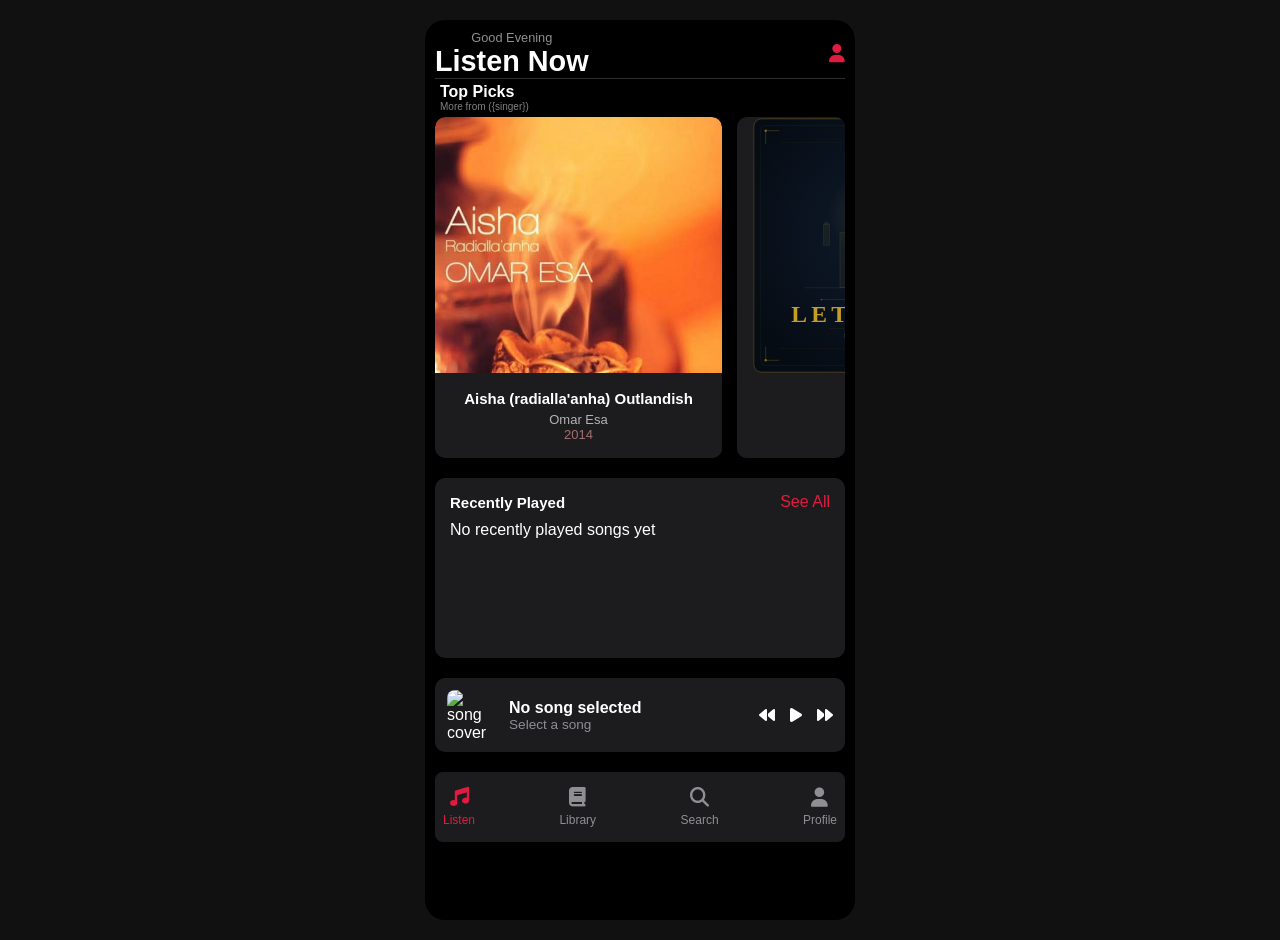
==== index.html @ 816ba4d6 "Basic Music App Done" ====
<!doctype html>
<html lang="en">
  <head>
    <link
      rel="stylesheet"
      href="https://cdnjs.cloudflare.com/ajax/libs/font-awesome/6.5.1/css/all.min.css"
    />
    <link rel="stylesheet" href="./css/style.css" />
    <link rel="stylesheet" href="./css/mobileStyle.css" />
    <meta charset="UTF-8" />
    <meta name="viewport" content="width=device-width, initial-scale=1.0" />
    <title>Music</title>
  </head>
  <body>
    <div class="mainDiv">
      <header>
        <div>
          <div class="headerText">
            <p>Good Evening</p>
            <h2>Listen Now</h2>
          </div>
          <i class="fa-solid fa-user user-icon"></i>
        </div>
        <hr class="underline" />
      </header>

      <main>
        <section class="topPick">
          <div class="topPickHeadline">
            <h4>Top Picks</h4>
            <p>More from ({singer})</p>
          </div>
          <div class="imageCarousel"></div>
        </section>

        <section class="recentlyPlayed">
          <div class="title">
            <h1>Recently Played</h1>
            <p>See All</p>
          </div>

          <div class="recentlyPlayedImgcon">
          </div>
        </section>

        <section class="nowPlaying">
          <img src="" alt="song cover" />

          <div class="playingInfo">
            <h4>No song selected</h4>
            <p>Select a song</p>
          </div>

          <div class="controls">
            <i class="fa-solid fa-backward backward"></i>
            <i id="icn" class="fa-solid fa-play play"></i>
            <!-- <i class="fa-solid fa-pause"></i> -->
            <i class="fa-solid fa-forward forward"></i>
          </div>
        </section>

        <section class="moreSection">
          <div class="navItem active">
            <i class="fa-solid fa-music"></i>
            <p>Listen</p>
          </div>

          <div class="navItem">
            <i class="fa-solid fa-book"></i>
            <p>Library</p>
          </div>

          <div class="navItem">
            <i class="fa-solid fa-magnifying-glass"></i>
            <p>Search</p>
          </div>

          <div class="navItem">
            <i class="fa-solid fa-user"></i>
            <p>Profile</p>
          </div>
        </section>
      </main>
    </div>
    <script src="./js/script.js"></script>
  </body>
</html>
---- css/style.css ----
* {
  margin: 0;
  padding: 0;
  box-sizing: border-box;
  font-family: Arial, Helvetica, sans-serif;
}

body {
  display: flex;
  flex-direction: column;
  align-items: center;
  justify-content: center;
  background-color: rgb(255, 255, 255);
}

.mainDiv {
  /* width: 55vw; */
  /* width: min(100%, 430px); */
  width: 100%;
  max-width: 430px;
  height: 100vh;
  background-color: black;
  display: flex;
  flex-direction: column;
  color: white;
  padding: 10px;
}

header div {
  /* height: 10vh; */
  justify-content: space-between;
  display: flex;
  align-items: center;
  /* gap: 15px; */
  /* padding: 10px; */
}

.headerText {
  display: flex;
  flex-direction: column;
}

.headerText p {
  color: #8e8e93;
  font-size: 0.8rem;
}

.headerText h2 {
  font-size: 1.8rem;
  font-weight: 700;
}

.user-icon {
  font-size: 18px;
  color: #e11b3f;
}

.underline {
  border: none;
  height: 0.3px;
  background-color: #2e2d2d;
}

main {
  flex: 1;
  display: flex;
  flex-direction: column;
  gap: 20px;
  overflow-y: auto;
  scrollbar-width: none;
  /* height: 70vh;
  flex-direction: column;
  display: flex;
  gap: 20px; */
  /* background-color: gold; */
}

.topPick {
  width: 100%;
  /* height: 53vh; */
  min-height: 380px;
  display: flex;
  flex-direction: column;
  /* background-color: lime; */
}

.topPickHeadline {
  /* height: 8vh; */
  padding: 5px;
  /* background-color: red; */
  display: flex;
  flex-direction: column;
  justify-content: center;
  /* align-items: center; */
  /* margin-bottom: 8px; */
  /* height: 10vh;
  /* background-color: orange; */
}

.topPickHeadline p {
  font-size: 10px;
  color: gray;
}

/* .carousel {
    height: 70vh;
} */

.imageCarousel {
  width: 100%;
  /* height: 60vh; */
  flex: 1;
  display: flex;
  flex-direction: row;
  overflow-x: auto;
  gap: 15px;
  scrollbar-width: none;
  /* background-color: green; */
  -webkit-overflow-scrolling: touch;
  border-radius: 10px;
  scroll-snap-type: x mandatory;
}

.imageCarousel::-webkit-scrollbar {
  display: none;
}

.card {
  border-radius: 10px;
  height: 100%;
  flex: 0 0 70%;
  display: flex;
  flex-direction: column;
  overflow: hidden;
  min-width: 120px;
  background-color: #1c1c1e;
  scroll-snap-align: start;
}

.card {
  transition: transform 0.3s ease;
}

.card:hover {
  transform: translateY(-4px);
}

/* .card1,
.card2,
.card3,
.card4 {
  border-radius: 10px;
  height: 100%;
  flex: 0 0 70%;
  display: flex;
  flex-direction: column;
  overflow: hidden;
  min-width: 120px;
  background-color: #1c1c1e;
  scroll-snap-align: start;
}

.card1,
.card2,
.card3,
.card4 {
  transition: transform 0.3s ease;
}

.card1:hover,
.card2:hover,
.card3:hover,
.card4:hover {
  transform: translateY(-4px);
} */

/* .card1, .card2, .card3, .card4 {
  background-color: rgb(255, 255, 255);
  display: flex;
  flex-direction: column;
} */

.cardImg {
  width: 100%;
  height: 75%;
  display: flex;
  flex-direction: column;
}

.cardImg img {
  width: 100%;
  height: 100%;
  object-fit: cover;
  border-radius: 10px 10px 0 0;
}

.cardDetails {
  /* background-color: #e11b3f; */
  background: #1c1c1e;
  /* background: transparent; */
  height: 25%;
  display: flex;
  flex-direction: column;
  align-items: center;
  justify-content: center;
  gap: 5px;
}

.cardTitle {
  font-size: 15px;
  font-weight: 600;
  white-space: nowrap;
  text-overflow: ellipsis;
  overflow: hidden;
}

.cardSubtext {
  display: flex;
  flex-direction: column;
  align-items: center;
}

.cardArtist {
  font-size: 13px;
  font-weight: 400;
  color: #b3b3b3;
}

.cardYear {
  font-size: 13px;
  color: rgb(163, 110, 110);
}

.recentlyPlayed {
  background-color: #1c1c1e;
  width: 100%;
  /* height: 30%; */
   min-height: 180px;
  border-radius: 10px;
  padding: 15px;
  display: flex;
  flex-direction: column;
  gap: 10px;
}

.title {
  display: flex;
  justify-content: space-between;
  align-items: center;
}

.title h1 {
  font-size: 15px;
}

.title p {
  color: #e11b3f;
}

.recentlyPlayedImgcon {
  width: 100%;
  height: 75%;
  display: flex;
  gap: 10px;
  overflow-x: auto;
  scrollbar-width: none;
  scroll-snap-type: x mandatory;
}

.imgWrap {
  /* min-width: 100px; */
  flex: 0 0 100px;
  display: flex;
  flex-direction: column;
  gap: 5px;
  border-radius: 20px;
  scroll-snap-align: start;
}

.recentImg {
  width: 100%;
  height: 70%;
}

.recentImg img {
  width: 100%;
  height: 100%;
  object-fit: cover;
  border-radius: 8px;
}

.recentTitle {
  font-size: 10px;
  font-weight: 400;
  color: #b3b3b3;
}

.nowPlaying {
  background: #1c1c1e;
  border-radius: 10px;
  padding: 12px;
  display: flex;
  align-items: center;
  justify-content: space-between;
}

.nowPlaying img {
  width: 50px;
  height: 50px;
  border-radius: 8px;
  object-fit: cover;
}

.playingInfo {
  flex: 1;
  margin-left: 12px;
  cursor: pointer;
}

.playingInfo p {
  color: #8e8e93;
  font-size: 0.85rem;
}

.controls {
  display: flex;
  gap: 15px;
}

.backward, .forward, .play {
  cursor: pointer;
  transition: transform 0.4s ease;
}

.backward:hover, .forward:hover, .play:hover {
  transform: scale(1.2);
}

.moreSection {
  background-color: #1c1c1e;
  width: 100%;
  /* height: 20%; */
  min-height: 70px;
  display: flex;
  align-items: center;
  justify-content: space-between;
  padding-inline: 8px;
  padding-block: 8px;
  border-radius: 8px;
  /* flex-direction: column; */
}

nav,
.navText {
  display: flex;
  flex-direction: column;
  justify-content: center;
  align-items: center;
  gap: 10px;
}

nav {
  color: #e11b3f;
}

.navText {
  color: #b3b3b3;
}

.navItem {
  display: flex;
  flex-direction: column;
  align-items: center;
  gap: 6px;
  color: #8e8e93;
  cursor: pointer;
  transition: color 0.3s ease;
}

.navItem:hover {
  color: #e11b3f;
}

.navItem i {
  font-size: 1.2rem;
}

.navItem p {
  font-size: 0.75rem;
}

.active {
  color: #e11b3f;
}
---- css/mobileStyle.css ----
@media (max-width: 768px) {
  .mainDiv {
    max-width: 100%;
    padding: 12px;
  }

  .card1,
  .card2,
  .card3,
  .card4 {
    flex: 0 0 85%;
  }

  .headerText h2 {
    font-size: 1.5rem;
  }
}

@media (max-width: 480px) {
  .card1,
  .card2,
  .card3,
  .card4 {
    flex: 0 0 90%;
  }

  .imgWrap {
    flex: 0 0 85px;
  }

  .recentTitle {
    font-size: 0.65rem;
  }

  .title h1 {
    font-size: 1rem;
  }

  .moreSection {
    padding-inline: 5px;
  }

  .navItem p {
    font-size: 0.65rem;
  }
}

@media (min-width: 1024px) {
  .mainDiv {
    max-width: 430px;
    border-radius: 20px;
    overflow: hidden;
    margin: 20px 0;
  }

  body {
    background-color: #111;
  }
}
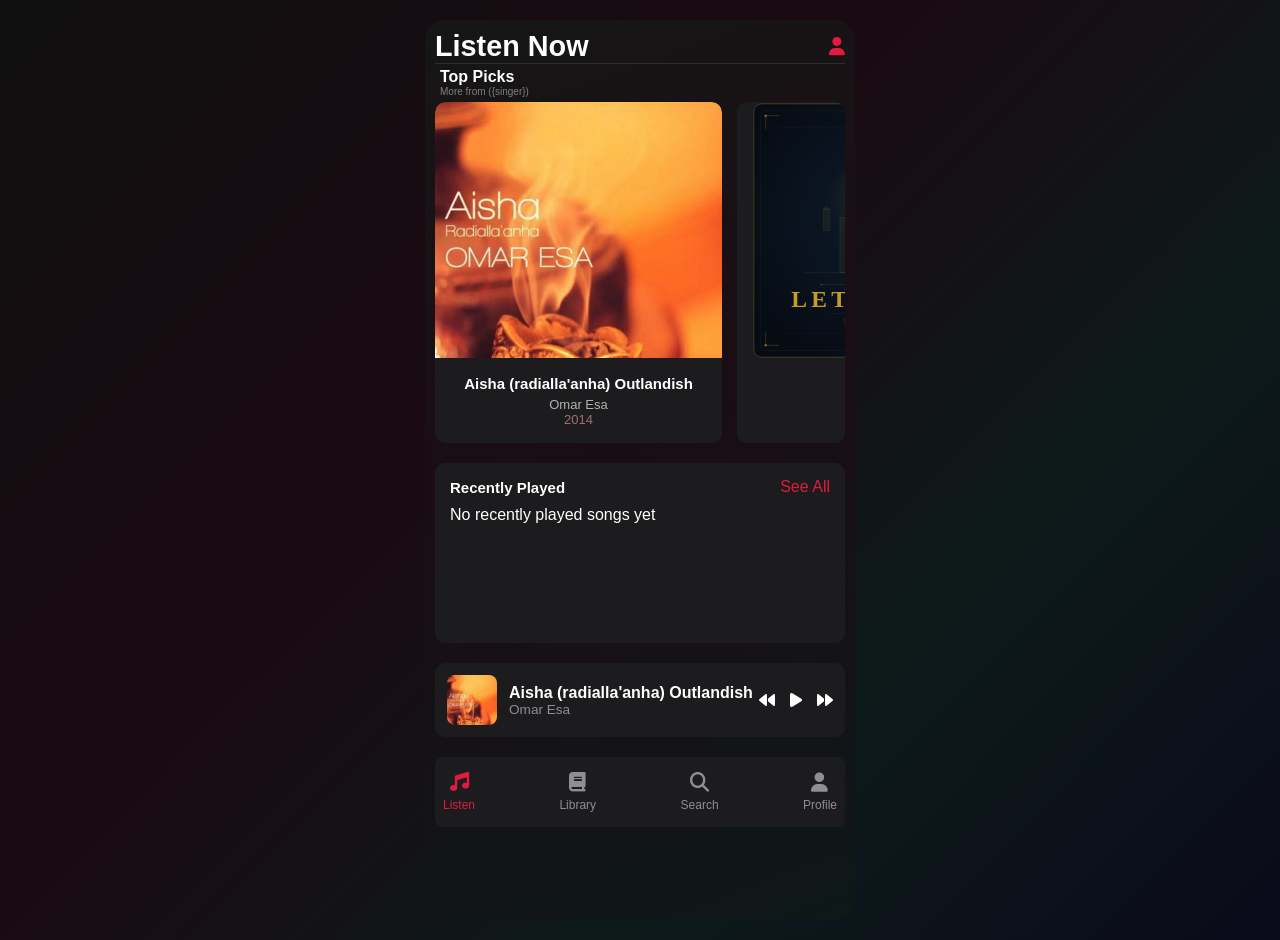
==== commit b6c573ee: "remove: greeing text" ====
--- a/index.html
+++ b/index.html
@@ -16,7 +16,6 @@
       <header>
         <div>
           <div class="headerText">
-            <p>Good Evening</p>
             <h2>Listen Now</h2>
           </div>
           <i class="fa-solid fa-user user-icon"></i>
--- a/css/style.css
+++ b/css/style.css
@@ -10,7 +10,8 @@
   flex-direction: column;
   align-items: center;
   justify-content: center;
-  background-color: rgb(255, 255, 255);
+  background: linear-gradient(135deg, #0f0f0f 0%, #1a0a12 40%, #0d1a1a 70%, #0a0a1a 100%);
+  min-height: 100vh;
 }
 
 .mainDiv {
@@ -19,7 +20,7 @@
   width: 100%;
   max-width: 430px;
   height: 100vh;
-  background-color: black;
+   background: linear-gradient(160deg, #161616 0%, #1a0d14 45%, #0e1818 100%);
   display: flex;
   flex-direction: column;
   color: white;
@@ -38,11 +39,6 @@
 .headerText {
   display: flex;
   flex-direction: column;
-}
-
-.headerText p {
-  color: #8e8e93;
-  font-size: 0.8rem;
 }
 
 .headerText h2 {
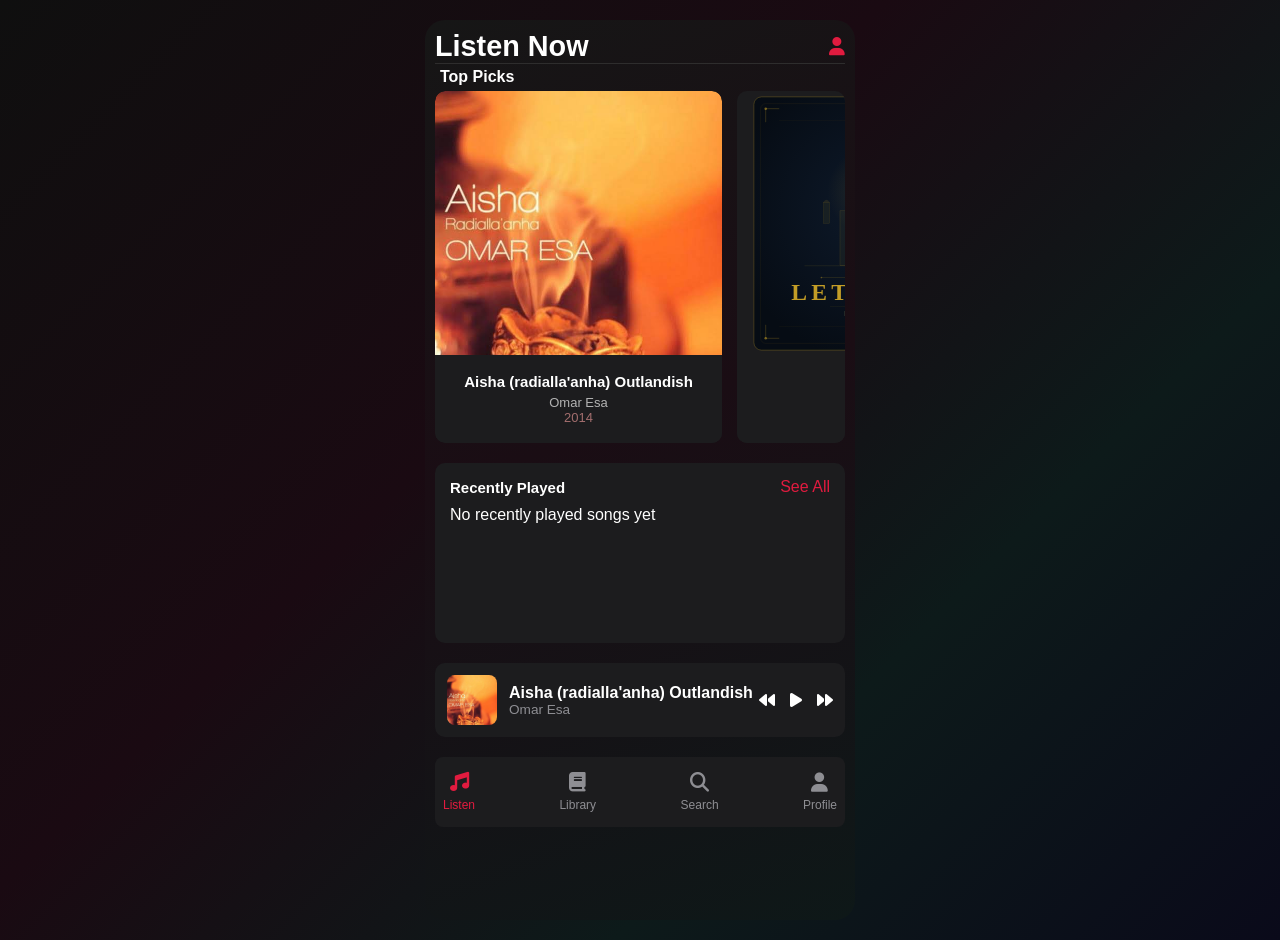
==== commit 3dacb15a: "remove: top-pick paragraph text content" ====
--- a/index.html
+++ b/index.html
@@ -9,7 +9,7 @@
     <link rel="stylesheet" href="./css/mobileStyle.css" />
     <meta charset="UTF-8" />
     <meta name="viewport" content="width=device-width, initial-scale=1.0" />
-    <title>Music</title>
+    <title>Noor</title>
   </head>
   <body>
     <div class="mainDiv">
@@ -27,7 +27,6 @@
         <section class="topPick">
           <div class="topPickHeadline">
             <h4>Top Picks</h4>
-            <p>More from ({singer})</p>
           </div>
           <div class="imageCarousel"></div>
         </section>
--- a/css/style.css
+++ b/css/style.css
@@ -15,8 +15,6 @@
 }
 
 .mainDiv {
-  /* width: 55vw; */
-  /* width: min(100%, 430px); */
   width: 100%;
   max-width: 430px;
   height: 100vh;
@@ -28,12 +26,9 @@
 }
 
 header div {
-  /* height: 10vh; */
   justify-content: space-between;
   display: flex;
   align-items: center;
-  /* gap: 15px; */
-  /* padding: 10px; */
 }
 
 .headerText {
@@ -64,43 +59,21 @@
   gap: 20px;
   overflow-y: auto;
   scrollbar-width: none;
-  /* height: 70vh;
-  flex-direction: column;
-  display: flex;
-  gap: 20px; */
-  /* background-color: gold; */
 }
 
 .topPick {
   width: 100%;
-  /* height: 53vh; */
   min-height: 380px;
   display: flex;
   flex-direction: column;
-  /* background-color: lime; */
 }
 
 .topPickHeadline {
-  /* height: 8vh; */
   padding: 5px;
-  /* background-color: red; */
   display: flex;
   flex-direction: column;
   justify-content: center;
-  /* align-items: center; */
-  /* margin-bottom: 8px; */
-  /* height: 10vh;
-  /* background-color: orange; */
-}
-
-.topPickHeadline p {
-  font-size: 10px;
-  color: gray;
-}
-
-/* .carousel {
-    height: 70vh;
-} */
+}
 
 .imageCarousel {
   width: 100%;
@@ -141,41 +114,6 @@
   transform: translateY(-4px);
 }
 
-/* .card1,
-.card2,
-.card3,
-.card4 {
-  border-radius: 10px;
-  height: 100%;
-  flex: 0 0 70%;
-  display: flex;
-  flex-direction: column;
-  overflow: hidden;
-  min-width: 120px;
-  background-color: #1c1c1e;
-  scroll-snap-align: start;
-}
-
-.card1,
-.card2,
-.card3,
-.card4 {
-  transition: transform 0.3s ease;
-}
-
-.card1:hover,
-.card2:hover,
-.card3:hover,
-.card4:hover {
-  transform: translateY(-4px);
-} */
-
-/* .card1, .card2, .card3, .card4 {
-  background-color: rgb(255, 255, 255);
-  display: flex;
-  flex-direction: column;
-} */
-
 .cardImg {
   width: 100%;
   height: 75%;
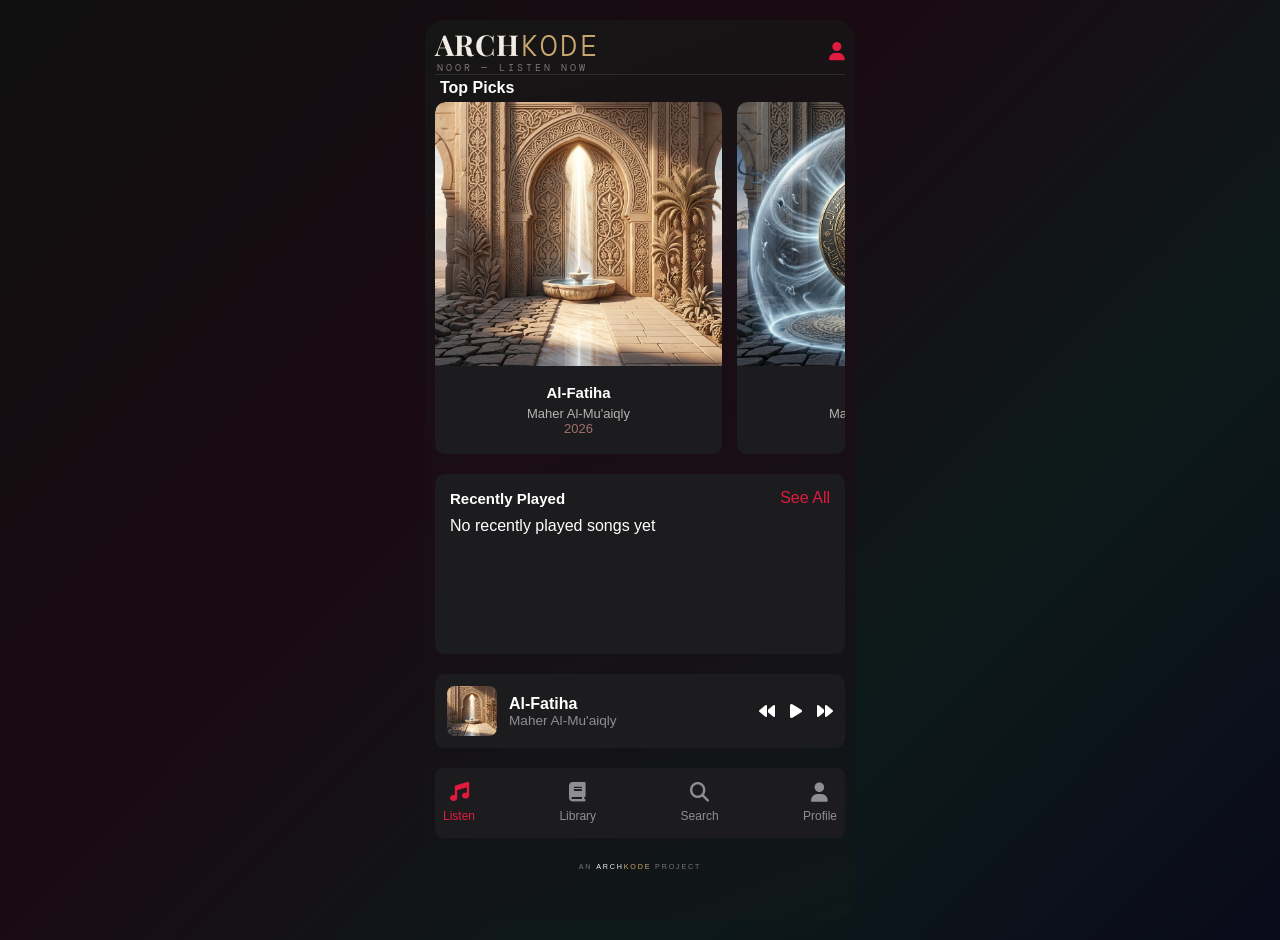
==== commit f7e09078: "Added my Brand" ====
--- a/index.html
+++ b/index.html
@@ -16,7 +16,11 @@
       <header>
         <div>
           <div class="headerText">
-            <h2>Listen Now</h2>
+            <div class="archkodeWordmark">
+              <span class="brandArch">ARCH</span
+              ><span class="brandKode">KODE</span>
+            </div>
+            <span class="noorLabel">Noor — Listen Now</span>
           </div>
           <i class="fa-solid fa-user user-icon"></i>
         </div>
@@ -37,8 +41,7 @@
             <p>See All</p>
           </div>
 
-          <div class="recentlyPlayedImgcon">
-          </div>
+          <div class="recentlyPlayedImgcon"></div>
         </section>
 
         <section class="nowPlaying">
@@ -78,6 +81,11 @@
             <p>Profile</p>
           </div>
         </section>
+
+        <div class="archkodeStamp">
+          AN <span class="stampArch">ARCH</span
+          ><span class="stampKode">KODE</span> PROJECT
+        </div>
       </main>
     </div>
     <script src="./js/script.js"></script>
--- a/css/style.css
+++ b/css/style.css
@@ -1,3 +1,14 @@
+@import url("https://fonts.googleapis.com/css2?family=Playfair+Display:wght@400;700&family=DM+Mono:wght@300;400;500&display=swap");
+
+/* ARCHKODE Brand Tokens (My Brand) */
+:root {
+  --ak-arch: #f0ece4;
+  --ak-kode: #c9a96e;
+  --ak-bg: #0a0a0a;
+  --ak-muted: #7a7570;
+  --noor-red: #e11b3f;
+}
+
 * {
   margin: 0;
   padding: 0;
@@ -10,7 +21,13 @@
   flex-direction: column;
   align-items: center;
   justify-content: center;
-  background: linear-gradient(135deg, #0f0f0f 0%, #1a0a12 40%, #0d1a1a 70%, #0a0a1a 100%);
+  background: linear-gradient(
+    135deg,
+    #0f0f0f 0%,
+    #1a0a12 40%,
+    #0d1a1a 70%,
+    #0a0a1a 100%
+  );
   min-height: 100vh;
 }
 
@@ -18,14 +35,14 @@
   width: 100%;
   max-width: 430px;
   height: 100vh;
-   background: linear-gradient(160deg, #161616 0%, #1a0d14 45%, #0e1818 100%);
+  background: linear-gradient(160deg, #161616 0%, #1a0d14 45%, #0e1818 100%);
   display: flex;
   flex-direction: column;
   color: white;
   padding: 10px;
 }
 
-header div {
+header > div {
   justify-content: space-between;
   display: flex;
   align-items: center;
@@ -34,6 +51,38 @@
 .headerText {
   display: flex;
   flex-direction: column;
+}
+
+.archkodeWordmark {
+  display: flex;
+  align-items: baseline;
+  gap: 0;
+  line-height: 1;
+}
+
+.brandArch {
+  font-family: "Playfair Display", serif;
+  font-weight: 700;
+  font-size: 1.8rem;
+  color: var(--ak-arch);
+  letter-spacing: 0.04em;
+}
+
+.brandKode {
+  font-family: "DM Mono", monospace;
+  font-weight: 300;
+  font-size: 1.8rem;
+  color: var(--ak-kode);
+  letter-spacing: 0.1em;
+}
+
+.noorLabel {
+  font-family: "DM Mono", monospace;
+  font-size: 0.6rem;
+  letter-spacing: 0.3em;
+  color: var(--ak-muted);
+  text-transform: uppercase;
+  padding-left: 2px;
 }
 
 .headerText h2 {
@@ -77,14 +126,12 @@
 
 .imageCarousel {
   width: 100%;
-  /* height: 60vh; */
   flex: 1;
   display: flex;
   flex-direction: row;
   overflow-x: auto;
   gap: 15px;
   scrollbar-width: none;
-  /* background-color: green; */
   -webkit-overflow-scrolling: touch;
   border-radius: 10px;
   scroll-snap-type: x mandatory;
@@ -129,9 +176,7 @@
 }
 
 .cardDetails {
-  /* background-color: #e11b3f; */
   background: #1c1c1e;
-  /* background: transparent; */
   height: 25%;
   display: flex;
   flex-direction: column;
@@ -168,8 +213,7 @@
 .recentlyPlayed {
   background-color: #1c1c1e;
   width: 100%;
-  /* height: 30%; */
-   min-height: 180px;
+  min-height: 180px;
   border-radius: 10px;
   padding: 15px;
   display: flex;
@@ -202,7 +246,6 @@
 }
 
 .imgWrap {
-  /* min-width: 100px; */
   flex: 0 0 100px;
   display: flex;
   flex-direction: column;
@@ -261,19 +304,22 @@
   gap: 15px;
 }
 
-.backward, .forward, .play {
+.backward,
+.forward,
+.play {
   cursor: pointer;
   transition: transform 0.4s ease;
 }
 
-.backward:hover, .forward:hover, .play:hover {
+.backward:hover,
+.forward:hover,
+.play:hover {
   transform: scale(1.2);
 }
 
 .moreSection {
   background-color: #1c1c1e;
   width: 100%;
-  /* height: 20%; */
   min-height: 70px;
   display: flex;
   align-items: center;
@@ -281,7 +327,6 @@
   padding-inline: 8px;
   padding-block: 8px;
   border-radius: 8px;
-  /* flex-direction: column; */
 }
 
 nav,
@@ -327,4 +372,22 @@
   color: #e11b3f;
 }
 
-
+.archkodeStamp {
+  font-size: 0.45rem;
+  letter-spacing: 0.25em;
+  color: var(--ak-muted);
+  text-transform: uppercase;
+  text-align: center;
+  padding: 4px 0 2px;
+  user-select: none;
+}
+
+.archkodeStamp .stampArch {
+  color: var(--ak-arch);
+  font-weight: 500;
+}
+
+.archkodeStamp .stampKode {
+  color: var(--ak-kode);
+  font-weight: 300;
+}
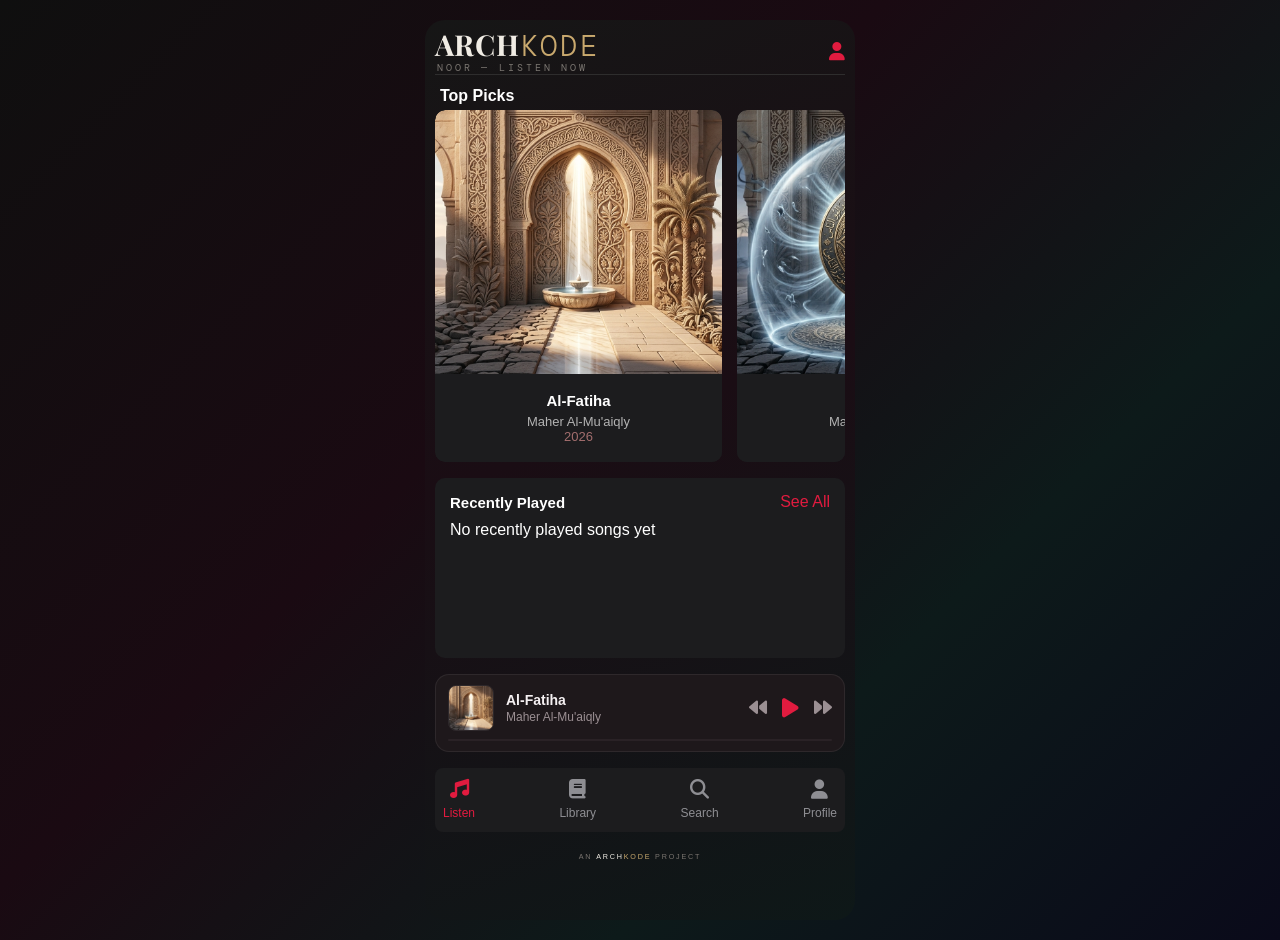
==== commit c350285f: "fix: refactor the code to use single source of truth" ====
--- a/index.html
+++ b/index.html
@@ -45,18 +45,21 @@
         </section>
 
         <section class="nowPlaying">
-          <img src="" alt="song cover" />
-
-          <div class="playingInfo">
-            <h4>No song selected</h4>
-            <p>Select a song</p>
+          <div class="nowPlayingTop">
+            <img src="" alt="song cover" />
+            <div class="playingInfo">
+              <h4>No song selected</h4>
+              <p>Select a song to play</p>
+            </div>
+            <div class="controls">
+              <i class="fa-solid fa-backward backward"></i>
+              <i id="icn" class="fa-solid fa-play play"></i>
+              <i class="fa-solid fa-forward forward"></i>
+            </div>
           </div>
 
-          <div class="controls">
-            <i class="fa-solid fa-backward backward"></i>
-            <i id="icn" class="fa-solid fa-play play"></i>
-            <!-- <i class="fa-solid fa-pause"></i> -->
-            <i class="fa-solid fa-forward forward"></i>
+          <div class="progressMini">
+            <div class="progressMiniFill"></div>
           </div>
         </section>
 
--- a/css/style.css
+++ b/css/style.css
@@ -105,9 +105,10 @@
   flex: 1;
   display: flex;
   flex-direction: column;
-  gap: 20px;
+  gap: 16px;
   overflow-y: auto;
   scrollbar-width: none;
+  padding-top: 8px;
 }
 
 .topPick {
@@ -243,6 +244,7 @@
   overflow-x: auto;
   scrollbar-width: none;
   scroll-snap-type: x mandatory;
+  cursor: pointer;
 }
 
 .imgWrap {
@@ -273,19 +275,37 @@
 }
 
 .nowPlaying {
-  background: #1c1c1e;
-  border-radius: 10px;
-  padding: 12px;
+  background: #1e181b;
+  border-radius: 14px;
+  border: 0.5px solid rgba(255, 255, 255, 0.07);
+  padding: 10px 12px;
   display: flex;
   align-items: center;
   justify-content: space-between;
+  cursor: pointer;
+  transition: border-color 0.2s;
+  flex-direction: column;
+  gap: 8px;
+}
+
+.nowPlaying:hover {
+  border-color: rgba(225, 27, 63, 0.35);
+}
+
+.nowPlayingTop {
+  width: 100%;
+  display: flex;
+  align-items: center;
+  justify-content: space-between;
 }
 
 .nowPlaying img {
-  width: 50px;
-  height: 50px;
+  width: 46px;
+  height: 46px;
   border-radius: 8px;
   object-fit: cover;
+  flex-shrink: 0;
+  border: 0.5px solid rgba(255, 255, 255, 0.07);
 }
 
 .playingInfo {
@@ -294,33 +314,69 @@
   cursor: pointer;
 }
 
+.playingInfo h4 {
+  font-size: 14px;
+  font-weight: 600;
+  color: #f5f0f2;
+}
+
 .playingInfo p {
-  color: #8e8e93;
-  font-size: 0.85rem;
+  color: #9b8f93;
+  font-size: 12px;
+  margin-top: 2px;
+}
+
+.progressMini {
+  width: 100%;
+  height: 2px;
+  background: #2a2226;
+  border-radius: 1px;
+  overflow: hidden;
+}
+ 
+.progressMiniFill {
+  height: 100%;
+  width: 0%;
+  background: #e11b3f;
+  border-radius: 1px;
+  transition: width 1s linear;
 }
 
 .controls {
   display: flex;
   gap: 15px;
+  align-items: center;
 }
 
 .backward,
-.forward,
+.forward {
+  cursor: pointer;
+  font-size: 18px;
+  color: #9b8f93;
+  transition: color 0.2s, transform 0.2s;
+}
+
+.backward:hover,
+.forward:hover {
+  color: #f5f0f2;
+  transform: scale(1.1);
+}
+ 
 .play {
   cursor: pointer;
-  transition: transform 0.4s ease;
-}
-
-.backward:hover,
-.forward:hover,
+  font-size: 22px;
+  color: #e11b3f;
+  transition: transform 0.2s;
+}
+ 
 .play:hover {
-  transform: scale(1.2);
+  transform: scale(1.15);
 }
 
 .moreSection {
   background-color: #1c1c1e;
   width: 100%;
-  min-height: 70px;
+  min-height: 64px;
   display: flex;
   align-items: center;
   justify-content: space-between;
